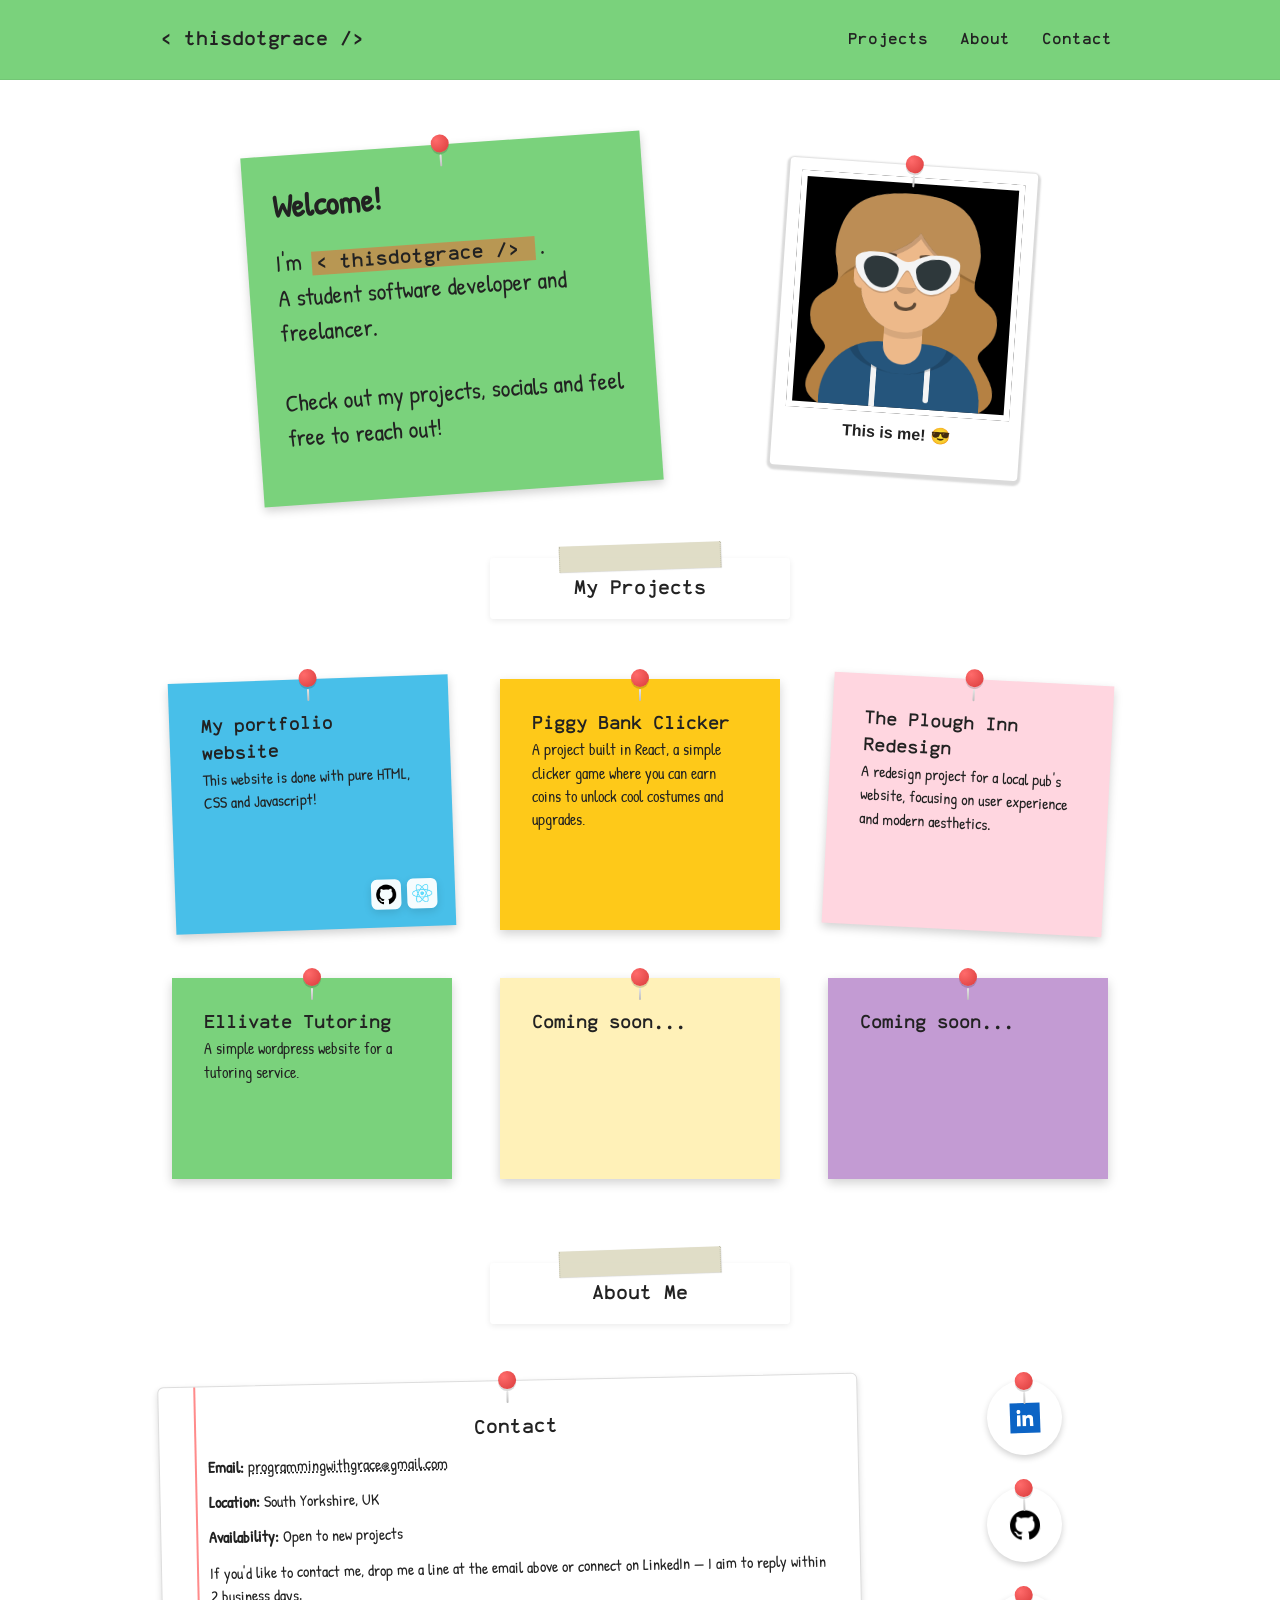
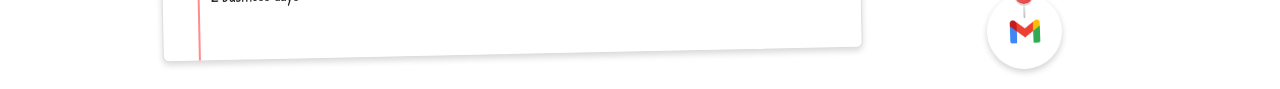
==== index.html @ 6f692f5e "Initial setup of static portfolio website" ====
<!DOCTYPE html>
<html lang="en">

<head>
    <meta charset="UTF-8">
    <meta name="viewport" content="width=device-width, initial-scale=1.0">
    <link rel="stylesheet" href="style.css">
    <title>Document</title>
</head>

<body>
    <header class="site-header">
        <div class="container header-inner">
            <a class="logo" href="#">
                < thisdotgrace />
            </a>
            <button class="nav-toggle" aria-controls="primary-nav" aria-expanded="false" aria-label="Toggle navigation">
                <span class="hamburger"></span>
            </button>
            <nav id="primary-nav" class="main-nav" aria-label="Primary">
                <ul>
                    <li><a href="#projects">Projects</a></li>
                    <li><a href="#about">About</a></li>
                    <li><a href="#contact">Contact</a></li>
                </ul>
            </nav>
        </div>
    </header>

    <main>

        <div class="hero">
            <div class="post-it-note note note-green" style="--note-rot:-4deg; --note-h: 350px;">
                <div class="pin" aria-hidden="true">
                    <span class="pin-head"></span>
                    <span class="pin-stem"></span>
                </div>
                <div class="hero-content">
                    <h1> Welcome! </h1>
                    <p> I'm <strong>
                            < thisdotgrace />
                        </strong>.
                        <br>
                        A student software developer and freelancer.
                        <br><br>
                        Check out my projects, socials and feel free to reach out!
                    </p>
                </div>

            </div>


            <figure class="polaroid">
                <!-- single pin centered on the polaroid -->
                <div class="pin" aria-hidden="true">
                    <span class="pin-head"></span>
                    <span class="pin-stem"></span>
                </div>
                <img class="polaroid-img" src="assets/avatar.png" alt="Polaroid Picture" />
                <figcaption>This is me! 😎</figcaption>
            </figure>
        </div>

        <div class="title-container">
            <h2 id="projects" class="note-title note-title-taped">My Projects</h2>
        </div>

        <!-- Responsive notes grid -->
        <section class="notes-grid container" aria-label="Notes">
            <div class="grid">
                <article class="post-it-note note note-blue" style="--note-rot:-2deg;">
                    <div class="pin" aria-hidden="true"><span class="pin-head"></span><span class="pin-stem"></span>
                    </div>
                    <h3>My portfolio website</h3>
                    <p>This website is done with pure HTML, CSS and Javascript! </p>
                        <div class="note-stickers" aria-hidden="false">
                            <a class="sticker" href="https://github.com/" target="_blank" rel="noopener" aria-label="View on GitHub">
                                <img src="assets/github-icon.png" alt="Github Icon" style="width: 20px">
                            </a>
                            <a class="sticker sticker--small" href="https://reactjs.org/" target="_blank" rel="noopener" aria-label="React">
                                <img src="assets/react.png" alt="React Logo" style="width: 20px" />
                            </a>
                        </div>
                </article>
                <article class="post-it-note note note-gold">
                    <div class="pin" aria-hidden="true"><span class="pin-head"></span><span class="pin-stem"></span>
                    </div>
                    <h3 class="">Piggy Bank Clicker</h3>
                    <p>A project built in React, a simple clicker game where you can earn coins to unlock cool costumes and upgrades.</p>
                </article>
                <article class="post-it-note note note-pink" style="--note-rot:3deg">
                    <div class="pin" aria-hidden="true"><span class="pin-head"></span><span class="pin-stem"></span>
                    </div>
                    <h3>The Plough Inn Redesign</h3>
                    <p>A redesign project for a local pub's website, focusing on user experience and modern aesthetics.</p>
                </article>
                <article class="post-it-note note note-green">
                    <div class="pin" aria-hidden="true"><span class="pin-head"></span><span class="pin-stem"></span>
                    </div>
                    <h3>Ellivate Tutoring</h3>
                    <p>A simple wordpress website for a tutoring service.</p>
                </article>
                <article class="post-it-note note note-greenyellow">
                    <div class="pin" aria-hidden="true"><span class="pin-head"></span><span class="pin-stem"></span>
                    </div>
                    <h3>Coming soon...</h3>
                </article>
                <article class="post-it-note note note-purple">
                    <div class="pin" aria-hidden="true"><span class="pin-head"></span><span class="pin-stem"></span>
                    </div>
                    <h3>Coming soon...</h3>
                </article>
            </div>
        </section>

        <section class="notebook-page">

        </section>

    </main>

    <div class="title-container">
        <h2 id="about" class="note-title note-title-taped">About Me</h2>
    </div>


    <section id="contact" class="contact-section container" aria-label="Contact">
        <div class="notebook-sheet">
            <div class="pin" aria-hidden="true">
                <span class="pin-head"></span>
                <span class="pin-stem"></span>
            </div>

            <h2 class="note-title">Contact</h2>
            <div class="notebook-lines">
                <p class="contact-item"><strong>Email:</strong>
                    <a href="mailto:programmingwithgrace@gmail.com">programmingwithgrace@gmail.com</a>
                </p>
                <p class="contact-item"><strong>Location:</strong> South Yorkshire, UK</p>
                <p class="contact-item"><strong>Availability:</strong> Open to new projects </p>

                <p class="contact-note">
                    If you'd like to contact me, drop me a line at the email above
                    or connect on LinkedIn — I aim to reply within 2 business days.
                </p>
            </div>
        </div>

        <aside class="social-column" aria-label="Social links">
            <a class="pinned-icon" href="https://www.linkedin.com/" target="_blank" rel="noopener"
                aria-label="LinkedIn">
                <div class="pin"><span class="pin-head"></span><span class="pin-stem"></span></div>
                <img class="icon linkedin-icon" src="assets/linkedin-icon.png" style="width: 30px;" alt="LinkedIn Logo">
            </a>
            <a class="pinned-icon" href="https://github.com/thisdotgrace" target="_blank" rel="noopener" aria-label="GitHub">
                <div class="pin"><span class="pin-head"></span><span class="pin-stem"></span></div>
                <img class="icon github-icon" src="assets/github-icon.png" style="width: 30px;" alt="GitHub Logo">
            </a>
            <a class="pinned-icon" href="mailto:hello@yourdomain.com" aria-label="Email">
                <div class="pin"><span class="pin-head"></span><span class="pin-stem"></span></div>
                <img class="icon email-icon" src="assets/gmail.png" style="width: 30px;" alt="Email Logo">
            </a>
        </aside>
    </section>


    <script>
        (function () {
            const btn = document.querySelector('.nav-toggle');
            const nav = document.getElementById('primary-nav');
            if (!btn || !nav) return;
            btn.addEventListener('click', () => {
                const isOpen = nav.classList.toggle('open');
                btn.setAttribute('aria-expanded', String(isOpen));
            });
        })();
    </script>

</body>

</html>
---- style.css ----
/* -----------------------------------------------------
   RESET & BASE
----------------------------------------------------- */
* {
  box-sizing: border-box;
  margin: 0;
  padding: 0;
}

html, body {
  height: 100%;
}

body {
  font-family: 'PatrickHand', sans-serif;
  line-height: 1.45;
  color: #222;
  background: url('assets/corkboard.jpg') center/cover no-repeat fixed;
}

h3 {
  font-family: 'AnkaCoderRegular', sans-serif;
}

/* -----------------------------------------------------
   FONTS
----------------------------------------------------- */
@font-face {
  font-family: 'AnkaCoderRegular';
  src: url('assets/fonts/AnkaCoder-b.ttf');
}

@font-face {
  font-family: 'PatrickHand';
  src: url('assets/fonts/PatrickHand-Regular.ttf');
}

/* -----------------------------------------------------
   ROOT VARIABLES
----------------------------------------------------- */
:root {
  /* Colour palette */
  --note-yellow: #fff1b8;
  --note-blue: #48bfe9;
  --note-orange: #ff8b3e;
  --note-green: #7ad27c;
  --note-gold: #fec919;
  --tape-gray: #dbd8be;
  --tape-edge-gray: #b7b49d;

  /* Note defaults */
  --note-w-default: 220px;
  --note-h-default: auto;
  --note-rot-default: 0deg;

  /* Pins & Polaroid */
  --pin-head-gradient: radial-gradient(circle at 30% 30%, #ff6b6b, #d93b3b);
  --polaroid-border: #fff;
  --polaroid-shadow: #dadada;
}

/* -----------------------------------------------------
   LAYOUT CONTAINERS
----------------------------------------------------- */
.container {
  max-width: 1000px;
  margin: 0 auto;
  padding: 0.75rem;
}

/* -----------------------------------------------------
   HEADER & NAVIGATION
----------------------------------------------------- */
.site-header {
  background-color: #7ad27c;
  border-bottom: 1px solid rgba(0, 0, 0, 0.06);
  font-family: 'AnkaCoderRegular';
}

.header-inner {
  display: grid;
  grid-template-columns: 1fr auto;
  grid-template-rows: auto auto;
  grid-template-areas:
    "logo navtoggle"
    "nav nav";
  gap: 0.4rem 0.75rem;
  align-items: center;
  padding: 0.5rem 0;
}

.logo {
  grid-area: logo;
  font-size: 1rem;
  font-weight: 700;
  text-decoration: none;
  color: inherit;
}

/* Hamburger button (shown on mobile) */
.nav-toggle {
  grid-area: navtoggle;
  display: inline-block;
  background: transparent;
  border: 0;
  padding: 0.25rem;
  cursor: pointer;
  justify-self: end;
}

.nav-toggle:focus {
  outline: 2px solid rgba(0,0,0,0.12);
  border-radius: 4px;
}

.hamburger,
.hamburger::before,
.hamburger::after {
  width: 26px;
  height: 2px;
  background: #222;
  content: '';
  display: block;
  position: relative;
}

.hamburger::before { position: absolute; top: -7px; }
.hamburger::after  { position: absolute; top: 7px; }

/* Nav (hidden by default on mobile) */
#primary-nav {
  grid-area: nav;
  display: none;
  width: 100%;
}

#primary-nav.open { display: block; }

.main-nav ul {
  list-style: none;
  display: flex;
  flex-direction: column;
  align-items: center;
  gap: 0.5rem;
  padding: 0.5rem 0;
}

.main-nav a {
  text-decoration: none;
  color: inherit;
  padding: 0.25rem 0.5rem;
  border-radius: 4px;
}

.main-nav a:hover,
.main-nav a:focus {
  background: rgba(255,255,255,0.2);
}

/* -----------------------------------------------------
   HERO SECTION
----------------------------------------------------- */
.hero {
  display: flex;
  flex-direction: column;
  align-items: center;
  gap: 1.25rem;
  padding-top: 1.5rem;
  text-align: center;
}

.hero p {
  font-size: 1.05rem;
  margin: 1rem 0;
}

.hero strong {
  font-family: 'AnkaCoderRegular';
  font-size: 1.25rem;
  font-weight: bold;
  background-color: rgba(228, 110, 55, 0.584);
  margin: 0.25rem;
  padding: 0 0.25rem;
}

.hero-content {
  margin: 1rem;
}

/* -----------------------------------------------------
   POST-IT NOTES
----------------------------------------------------- */
.post-it-note {
  --note-bg: var(--note-yellow);
  --note-w: var(--note-w-default);
  --note-h: var(--note-h-default);
  --note-rot: var(--note-rot-default);

  position: relative;
  padding: 0.75rem;
  background-color: var(--note-bg);
  box-shadow: 0 4px 10px rgba(0,0,0,0.18);
  transform: rotate(var(--note-rot));
  width: var(--note-w);
  height: var(--note-h);
  transition: transform 220ms ease, box-shadow 220ms ease;
}

/* Pin */
.pin {
  position: absolute;
  left: 50%;
  top: -10px;
  transform: translateX(-50%);
  display: flex;
  align-items: center;
  flex-direction: column;
  pointer-events: none;
}

.pin-head {
  width: 18px;
  height: 18px;
  background: var(--pin-head-gradient);
  border-radius: 50%;
  box-shadow: 0 2px 0 rgba(0,0,0,0.15);
}

.pin-stem {
  width: 2px;
  height: 12px;
  background: linear-gradient(#e6e6e6, #bdbdbd);
  margin-top: 2px;
  border-radius: 1px;
}

/* -----------------------------------------------------
   POLAROID
----------------------------------------------------- */
.polaroid {
  position: relative;
  background-color: var(--polaroid-border);
  padding: 0.75rem 0.75rem 1.75rem;
  display: block;
  margin: 0 auto;
  box-shadow: 0 2px 2px 3px var(--polaroid-shadow);
  border-radius: 4px;
  transform: rotate(3deg);
  z-index: 2;
}

.polaroid > .pin {
  top: -10px;
}

.polaroid-img {
  width: 4.5rem;
  display: block;
  object-fit: cover;
  border: 6px solid #fff;
  background-color: black;
}

.polaroid figcaption {
  margin-top: 0.5rem;
  color: #222;
  text-align: center;
  font-weight: 600;
  font-family: sans-serif;
}

/* -----------------------------------------------------
   NOTES GRID
----------------------------------------------------- */
.note-title {
  font-family: 'AnkaCoderRegular', sans-serif;
  font-size: 1.25rem;
  margin-bottom: 0.5rem;
  text-align: center;
}

.title-container {
  text-align: center;
  padding-top: 4rem;
}

.note-title-taped {
  display: inline-block;
  background: rgba(255,255,255,0.9);
  padding: 1rem 0.9rem;
  width: 300px;
  border-radius: 4px;
  position: relative;
  box-shadow: 0 2px 6px rgba(0,0,0,0.08);
}

.note-title-taped::before {
  /* a strip of tape above the title */
  content: "";
  display: block;
  width: 160px;
  height: 26px;
  background-color: var(--tape-gray);
  border-left: 1px dotted var(--tape-edge-gray);
  border-right: 1px dotted var(--tape-edge-gray);
  opacity: 0.85;
  position: absolute;
  left: 50%;
  top: -14px;
  transform: translateX(-50%) rotate(-2deg);
  box-shadow: 0.5px 0.5px 1px rgba(0,0,0,0.18);
}

.grid {
    height: 500px;
}

.notes-grid .grid {
  display: grid;
  grid-template-columns: 1fr;
  gap: 3rem;
  align-items: start;
  margin-top: 2rem;
  padding: 0 0.75rem;
}

.notes-grid .post-it-note.note {
  width: 100%;
  height: 100%;
  padding: 2rem;
}

/* small sticker badges that sit in the bottom-right of a note */
.note-stickers {
  position: absolute;
  right: 8px;
  bottom: 8px;
  display: flex;
  gap: 6px;
  align-items: center;
  z-index: 4; /* above note content but below any pins */
  padding: 10px;
}

.note-stickers .sticker {
  width: 30px;
  height: 30px;
  display: inline-flex;
  align-items: center;
  justify-content: center;
  background: rgba(255,255,255,0.95);
  border-radius: 6px;
  box-shadow: 0 3px 8px rgba(0,0,0,0.12);
  text-decoration: none;
  color: #222;
  transition: transform 140ms ease, box-shadow 140ms ease;
}

.note-stickers .sticker:hover,
.note-stickers .sticker:focus {
  transform: translateY(-3px);
  box-shadow: 0 8px 18px rgba(0,0,0,0.18);
}


/* -----------------------------------------------------
   CONTACT SECTION AND PINNED ICONS
----------------------------------------------------- */

/* CONTACT SECTION LAYOUT */
.contact-section {
  display: grid;
  grid-template-columns: 1fr; /* stack on mobile */
  margin-top: 4rem;
  align-items: center;
}

/* The "paper" look for notebook */
.notebook-sheet {
  position: relative;
  background: #fff url('assets/lined-paper-bg.png') repeat-y;
  background-size: contain;
  border: 1px solid #ddd;
  box-shadow: 0 3px 6px rgba(0,0,0,0.15);
  padding: 2rem 2rem 2.5rem 3rem;
  border-radius: 6px;
  max-width: 700px;
  transform: rotate(-1.2deg);
}

.notebook-sheet::before {
  /* vertical red margin line */
  content: '';
  position: absolute;
  left: 2.2rem;
  top: 0;
  bottom: 0;
  width: 2px;
  background: rgba(255, 90, 90, 0.7);
}

.notebook-lines p {
  margin-bottom: 0.75rem;
}

.contact-item a {
  color: #222;
  text-decoration: underline dotted;
}

.note-subtitle {
  margin-top: 1rem;
  font-family: 'AnkaCoderRegular', sans-serif;
  font-size: 1.15rem;
}

.social-column {
  display: flex;
  flex-direction: row;
  justify-content: center;
  align-items: center;
  flex-wrap: wrap;
  gap: 2rem;
  margin-top: 2rem;
}

.pinned-icon {
  position: relative;
  display: inline-flex;
  justify-content: center;
  align-items: center;
  width: 75px;
  height: 75px;
  background: #fff;
  border-radius: 50%;
  box-shadow: 0 3px 6px rgba(0,0,0,0.18);
  text-decoration: none;
  color: #222;
  transform: rotate(0deg);
  transition: transform 0.15s ease;
}

.pinned-icon:hover {
  transform: rotate(3deg) scale(1.05);
}

.pinned-icon .pin {
  position: absolute;
  top: -8px;
  left: 50%;
  transform: translateX(-50%);
}

/* -----------------------------------------------------
   UTILITY NOTE COLORS
----------------------------------------------------- */
.note-yellow { --note-bg: var(--note-yellow); }
.note-pink   { --note-bg: #ffd6e0; }
.note-blue   { --note-bg: var(--note-blue); }
.note-green  { --note-bg: var(--note-green); }
.note-orange { --note-bg: #f09c00; }
.note-gold   { --note-bg: var(--note-gold); }
.note-purple { --note-bg: #c39bd3; }

.note-rot-1left  { --note-rot: -2deg; }
.note-rot-2left  { --note-rot: -4deg; }

/* -----------------------------------------------------
   MEDIA QUERIES (progressive enhancement)
----------------------------------------------------- */

/* Tablet (≥480px) */
@media (min-width: 480px) {
  :root {
    --note-w-default: 300px;
  }

  .hero {
    gap: 2rem;
    padding-top: 2.5rem;
  }

  .hero p { font-size: 1.25rem; }

  .polaroid-img { width: 12rem; }

  .notes-grid .grid {
    grid-template-columns: repeat(2, 1fr);
  }

}

/* Desktop (≥700px) */
@media (min-width: 700px) {
  :root {
    --note-w-default: 400px;
  }

  .container {
    max-width: 1000px;
    margin: 0 auto;
    padding: 1.25rem;
  }

    /* Header: logo left, nav right */
  .header-inner {
    display: flex;
    align-items: center;
    justify-content: space-between;
  }

  .nav-toggle { display: none; }
  #primary-nav { display: block; }

  .main-nav ul {
    flex-direction: row;
    gap: 1rem;
    justify-content: flex-end;
  }

  .logo {
    flex-shrink: 0;
    font-size: 1.25rem;
  }

  .hero {
    width: 100%;
    max-width: 1000px;    /* same as .container for consistent centering */
    margin: 0 auto;       /* center the hero group on the page */
    display: flex;
    flex-direction: row;
    align-items: center;
    justify-content: center; /* center children horizontally inside the hero */
    gap: 8rem;
    padding-top: 4rem;
    text-align: left;
    flex-wrap: nowrap;    /* don't let items wrap/stack */
    }

  .hero > * {
    flex: 0 0 auto;
    margin: 0;
}
  
  .hero p { font-size: 1.5rem; }


  .polaroid {
    transform: rotate(4deg);
    display: inline-block;
  }

  .polaroid-img { width: 14rem; }

  .notes-grid .grid {
    grid-template-columns: repeat(3, 1fr);
  }

  .contact-section {
    padding-top: 3rem;
    grid-template-columns: 80% 20%;
    align-items: start;
  }

  .social-column {
    flex-direction: column;
    justify-content: flex-start;
    align-items: center;
    gap: 2rem;
    margin-top: 0;
  }

  .pinned-icon {
    transform: rotate(-2deg);
  }
  
}
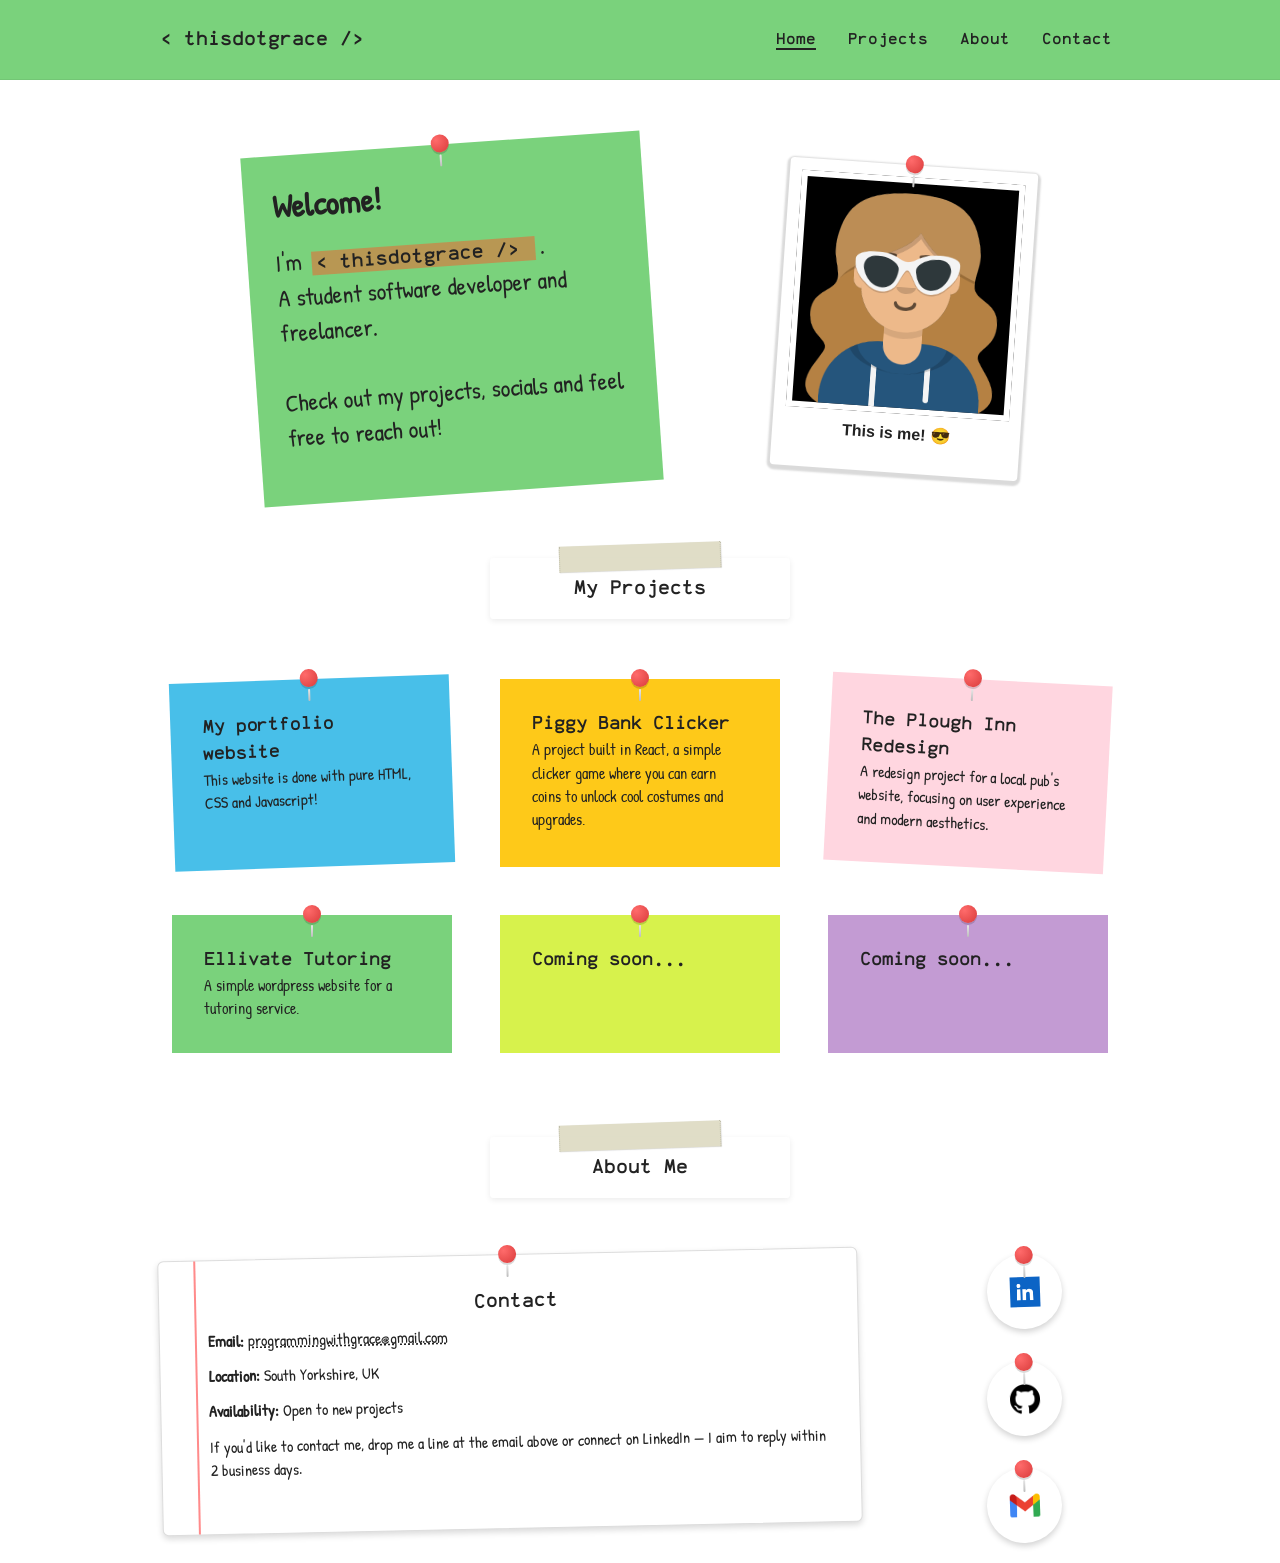
==== commit 2986bc47: "Added new pages, improved graphics, improved styling with richer details and project modals" ====
--- a/index.html
+++ b/index.html
@@ -8,10 +8,10 @@
     <title>Document</title>
 </head>
 
-<body>
+<body class="page-home">
     <header class="site-header">
         <div class="container header-inner">
-            <a class="logo" href="#">
+            <a class="logo" href="index.html">
                 < thisdotgrace />
             </a>
             <button class="nav-toggle" aria-controls="primary-nav" aria-expanded="false" aria-label="Toggle navigation">
@@ -19,9 +19,10 @@
             </button>
             <nav id="primary-nav" class="main-nav" aria-label="Primary">
                 <ul>
-                    <li><a href="#projects">Projects</a></li>
-                    <li><a href="#about">About</a></li>
-                    <li><a href="#contact">Contact</a></li>
+                    <li><a class="active" href="index.html" aria-current="page">Home</a></li>
+                    <li><a href="projects.html">Projects</a></li>
+                    <li><a href="about.html">About</a></li>
+                    <li><a href="index.html#contact">Contact</a></li>
                 </ul>
             </nav>
         </div>
@@ -56,7 +57,8 @@
                     <span class="pin-head"></span>
                     <span class="pin-stem"></span>
                 </div>
-                <img class="polaroid-img" src="assets/avatar.png" alt="Polaroid Picture" />
+                <img class="polaroid-img" src="assets/avatar.png" alt="Polaroid Picture" draggable="false"
+                    data-images="assets/avatar.png,assets/avatar-alt1.png,assets/avatar-alt2.png" />
                 <figcaption>This is me! 😎</figcaption>
             </figure>
         </div>
@@ -73,14 +75,6 @@
                     </div>
                     <h3>My portfolio website</h3>
                     <p>This website is done with pure HTML, CSS and Javascript! </p>
-                        <div class="note-stickers" aria-hidden="false">
-                            <a class="sticker" href="https://github.com/" target="_blank" rel="noopener" aria-label="View on GitHub">
-                                <img src="assets/github-icon.png" alt="Github Icon" style="width: 20px">
-                            </a>
-                            <a class="sticker sticker--small" href="https://reactjs.org/" target="_blank" rel="noopener" aria-label="React">
-                                <img src="assets/react.png" alt="React Logo" style="width: 20px" />
-                            </a>
-                        </div>
                 </article>
                 <article class="post-it-note note note-gold">
                     <div class="pin" aria-hidden="true"><span class="pin-head"></span><span class="pin-stem"></span>
@@ -163,18 +157,24 @@
         </aside>
     </section>
 
+    <!-- Project note modal: colour is set to match the clicked note via JS -->
+    <div class="note-modal-overlay" id="noteModalOverlay">
+        <div class="note-modal" id="noteModal" role="dialog" aria-modal="true" aria-labelledby="noteModalTitle">
+            <div class="modal-pin-slot" id="modalPinSlot">
+                <div class="pin modal-pin" aria-hidden="true">
+                    <span class="pin-head"></span>
+                    <span class="pin-stem"></span>
+                </div>
+            </div>
+            <button class="modal-close" id="modalClose" type="button" aria-label="Close">&times;</button>
+            <div class="modal-content">
+                <img class="modal-preview" id="modalPreview" src="assets/backgrounds/projects.png" alt="">
+                <div class="modal-body" id="modalBody"></div>
+            </div>
+        </div>
+    </div>
 
-    <script>
-        (function () {
-            const btn = document.querySelector('.nav-toggle');
-            const nav = document.getElementById('primary-nav');
-            if (!btn || !nav) return;
-            btn.addEventListener('click', () => {
-                const isOpen = nav.classList.toggle('open');
-                btn.setAttribute('aria-expanded', String(isOpen));
-            });
-        })();
-    </script>
+    <script src="script.js" defer></script>
 
 </body>
 
--- a/style.css
+++ b/style.css
@@ -15,7 +15,27 @@
   font-family: 'PatrickHand', sans-serif;
   line-height: 1.45;
   color: #222;
-  background: url('assets/corkboard.jpg') center/cover no-repeat fixed;
+  background: url('assets/background.png') center/cover no-repeat fixed;
+  cursor: url('assets/cursor.png') 8 8, auto;
+}
+
+body.page-home {
+  background-image: url('assets/backgrounds/home.png');
+}
+
+body.page-projects {
+  background-image: url('assets/backgrounds/projects.png');
+}
+
+body.page-about {
+  background-image: url('assets/backgrounds/about.png');
+}
+
+a:hover,
+a:focus-visible,
+button:hover,
+button:focus-visible {
+  cursor: url('assets/click.png') 8 8, pointer;
 }
 
 h3 {
@@ -104,8 +124,13 @@
   background: transparent;
   border: 0;
   padding: 0.25rem;
-  cursor: pointer;
+  cursor: url('assets/cursor.png') 8 8, pointer;
   justify-self: end;
+}
+
+.nav-toggle:hover,
+.nav-toggle:focus-visible {
+  cursor: url('assets/click.png') 8 8, pointer;
 }
 
 .nav-toggle:focus {
@@ -157,6 +182,13 @@
   background: rgba(255,255,255,0.2);
 }
 
+.main-nav a.active,
+.main-nav a[aria-current="page"] {
+  text-decoration: underline;
+  text-decoration-thickness: 2px;
+  text-underline-offset: 4px;
+}
+
 /* -----------------------------------------------------
    HERO SECTION
 ----------------------------------------------------- */
@@ -198,12 +230,68 @@
 
   position: relative;
   padding: 0.75rem;
-  background-color: var(--note-bg);
-  box-shadow: 0 4px 10px rgba(0,0,0,0.18);
+  background-color: transparent;
   transform: rotate(var(--note-rot));
   width: var(--note-w);
   height: var(--note-h);
-  transition: transform 220ms ease, box-shadow 220ms ease;
+  transition: transform 220ms ease;
+}
+
+.post-it-note::before {
+  content: "";
+  position: absolute;
+  inset: 0;
+  z-index: -1;
+  background-color: var(--note-bg);
+  pointer-events: none;
+  transition: clip-path 260ms ease;
+}
+
+.post-it-note > .pin {
+  z-index: 2;
+}
+
+/* Clickable project notes: peeling corner on hover/focus */
+.notes-grid .post-it-note {
+  cursor: url('assets/cursor.png') 8 8, pointer;
+}
+
+.notes-grid .post-it-note:hover,
+.notes-grid .post-it-note:focus-visible {
+  cursor: url('assets/click.png') 8 8, pointer;
+}
+
+.notes-grid .post-it-note::after {
+  content: "";
+  position: absolute;
+  right: 0;
+  bottom: 0;
+  width: 36px;
+  height: 36px;
+  transform: rotate(0deg) scale(1);
+  transition: transform 260ms ease, box-shadow 260ms ease;
+  pointer-events: none;
+  border-radius: 0 0 3px 0;
+}
+
+.notes-grid .post-it-note:hover::before,
+.notes-grid .post-it-note:focus-visible::before {
+  clip-path: polygon(0 0, 100% 0, 100% calc(100% - 48px), calc(100% - 48px) 100%, 0 100%);
+}
+
+.notes-grid .post-it-note:hover::after,
+.notes-grid .post-it-note:focus-visible::after {
+  transform: rotate(-14deg) scale(1.3) translate(-3px, -3px);
+  box-shadow: -6px -6px 10px rgba(0,0,0,0.2);
+}
+
+.notes-grid .post-it-note:focus-visible {
+  outline: 2px solid rgba(0, 0, 0, 0.4);
+  outline-offset: 4px;
+}
+
+.notes-grid .post-it-note .pin {
+  transition: opacity 160ms ease;
 }
 
 /* Pin */
@@ -247,10 +335,22 @@
   border-radius: 4px;
   transform: rotate(3deg);
   z-index: 2;
+  cursor: url('assets/click.png') 8 8, grab;
+  touch-action: none;
+  user-select: none;
+}
+
+.polaroid:active {
+  cursor: url('assets/click.png') 8 8, grabbing;
 }
 
 .polaroid > .pin {
   top: -10px;
+  transition: opacity 120ms ease;
+}
+
+.polaroid.shaking > .pin {
+  opacity: 0;
 }
 
 .polaroid-img {
@@ -259,6 +359,32 @@
   object-fit: cover;
   border: 6px solid #fff;
   background-color: black;
+  transition: opacity 160ms ease;
+  -webkit-user-drag: none;
+  pointer-events: none;
+}
+
+.polaroid-img.swapping {
+  opacity: 0;
+}
+
+/* Shake gesture: triggered by rapid clicks or a drag wiggle (see script.js) */
+@keyframes polaroid-shake {
+  0%   { transform: translate(0, 0) rotate(3deg); }
+  10%  { transform: translate(-6px, 2px) rotate(-7deg); }
+  20%  { transform: translate(6px, -2px) rotate(7deg); }
+  30%  { transform: translate(-7px, 3px) rotate(-9deg); }
+  40%  { transform: translate(7px, -3px) rotate(9deg); }
+  50%  { transform: translate(-6px, 2px) rotate(-7deg); }
+  60%  { transform: translate(6px, -2px) rotate(7deg); }
+  70%  { transform: translate(-4px, 1px) rotate(-5deg); }
+  80%  { transform: translate(4px, -1px) rotate(5deg); }
+  90%  { transform: translate(-2px, 0) rotate(-2deg); }
+  100% { transform: translate(0, 0) rotate(3deg); }
+}
+
+.polaroid.shaking {
+  animation: polaroid-shake 650ms ease;
 }
 
 .polaroid figcaption {
@@ -318,6 +444,7 @@
 .notes-grid .grid {
   display: grid;
   grid-template-columns: 1fr;
+  height: auto;
   gap: 3rem;
   align-items: start;
   margin-top: 2rem;
@@ -362,6 +489,162 @@
   box-shadow: 0 8px 18px rgba(0,0,0,0.18);
 }
 
+
+/* -----------------------------------------------------
+   PROJECT NOTE MODAL
+----------------------------------------------------- */
+.note-modal-overlay {
+  position: fixed;
+  inset: 0;
+  display: none;
+  align-items: center;
+  justify-content: center;
+  padding: 1.5rem;
+  background: rgba(20, 15, 10, 0.55);
+  opacity: 0;
+  transition: opacity 240ms ease;
+  z-index: 1000;
+}
+
+.note-modal-overlay.open {
+  display: flex;
+}
+
+.note-modal-overlay.visible {
+  opacity: 1;
+}
+
+.note-modal {
+  --note-bg: var(--note-yellow);
+  position: relative;
+  width: 100%;
+  max-width: 860px;
+  background-color: var(--note-bg);
+  padding: 2.75rem 1.75rem 2rem;
+  border-radius: 3px;
+  box-shadow: 0 25px 50px rgba(0, 0, 0, 0.4), 0 2px 0 rgba(0, 0, 0, 0.08);
+  transform: scale(0.8) rotate(-1deg);
+  opacity: 0;
+  transition: transform 320ms cubic-bezier(.22, .9, .34, 1.25), opacity 220ms ease;
+}
+
+.note-modal-overlay.visible .note-modal {
+  transform: scale(1) rotate(-1deg);
+  opacity: 1;
+}
+
+.note-modal-overlay.closing {
+  opacity: 0;
+}
+
+.note-modal-overlay.closing .note-modal {
+  transform: scale(0.8) rotate(-1deg);
+  opacity: 0;
+}
+
+/* The pin "floats" beside the modal rather than pinning it to a board */
+.modal-pin-slot {
+  position: absolute;
+  top: -50px;
+  left: 50%;
+  width: 18px;
+  height: 32px;
+  margin-left: -9px;
+  z-index: 5;
+  pointer-events: none;
+}
+
+.modal-pin {
+  position: relative;
+  top: auto;
+  left: auto;
+  transform: none;
+}
+
+.modal-close {
+  position: absolute;
+  top: 0.6rem;
+  left: 50%;
+  width: 28px;
+  height: 28px;
+  padding: 0;
+  border: none;
+  border-radius: 50%;
+  background: rgba(0, 0, 0, 0.14);
+  color: #222;
+  font-size: 1.15rem;
+  line-height: 1;
+  transform: translateX(-50%);
+  cursor: url('assets/cursor.png') 8 8, pointer;
+  transition: background 140ms ease, transform 140ms ease;
+}
+
+.modal-close:hover,
+.modal-close:focus-visible {
+  cursor: url('assets/click.png') 8 8, pointer;
+}
+
+.modal-close:hover,
+.modal-close:focus-visible {
+  background: rgba(0, 0, 0, 0.24);
+  transform: translateX(-50%) rotate(90deg);
+}
+
+.modal-content {
+  display: grid;
+  grid-template-columns: minmax(220px, 0.85fr) minmax(0, 1.15fr);
+  gap: 2rem;
+  align-items: start;
+}
+
+.modal-preview {
+  width: 100%;
+  aspect-ratio: 1;
+  object-fit: cover;
+  display: block;
+  border: 3px solid rgba(255, 255, 255, 0.7);
+  border-radius: 3px;
+}
+
+.modal-body h3 {
+  font-family: 'AnkaCoderRegular', sans-serif;
+  font-size: 1.35rem;
+  margin-bottom: 0.65rem;
+}
+
+.modal-body p {
+  font-size: 1.05rem;
+}
+
+/* Re-lay the stickers inline within the modal (they're absolutely
+   positioned when inside a note card) */
+.modal-body .note-stickers {
+  position: static;
+  padding: 0;
+  margin-top: 1.25rem;
+  justify-content: flex-start;
+}
+
+@media (max-width: 600px) {
+  .note-modal {
+    max-height: calc(100vh - 6rem);
+    margin-top: 3rem;
+    overflow: visible;
+    padding: 2.75rem 1.25rem 1.5rem;
+  }
+
+  .modal-content {
+    grid-template-columns: 1fr;
+    gap: 1.25rem;
+    max-height: calc(100vh - 9rem);
+    overflow-y: auto;
+  }
+
+  .modal-preview {
+    max-width: 280px;
+    margin: 0 auto;
+  }
+}
 
 /* -----------------------------------------------------
    CONTACT SECTION AND PINNED ICONS
@@ -461,6 +744,7 @@
 .note-orange { --note-bg: #f09c00; }
 .note-gold   { --note-bg: var(--note-gold); }
 .note-purple { --note-bg: #c39bd3; }
+.note-greenyellow { --note-bg: #d7f24c; }
 
 .note-rot-1left  { --note-rot: -2deg; }
 .note-rot-2left  { --note-rot: -4deg; }
@@ -573,5 +857,4 @@
   .pinned-icon {
     transform: rotate(-2deg);
   }
-  
-}
+}
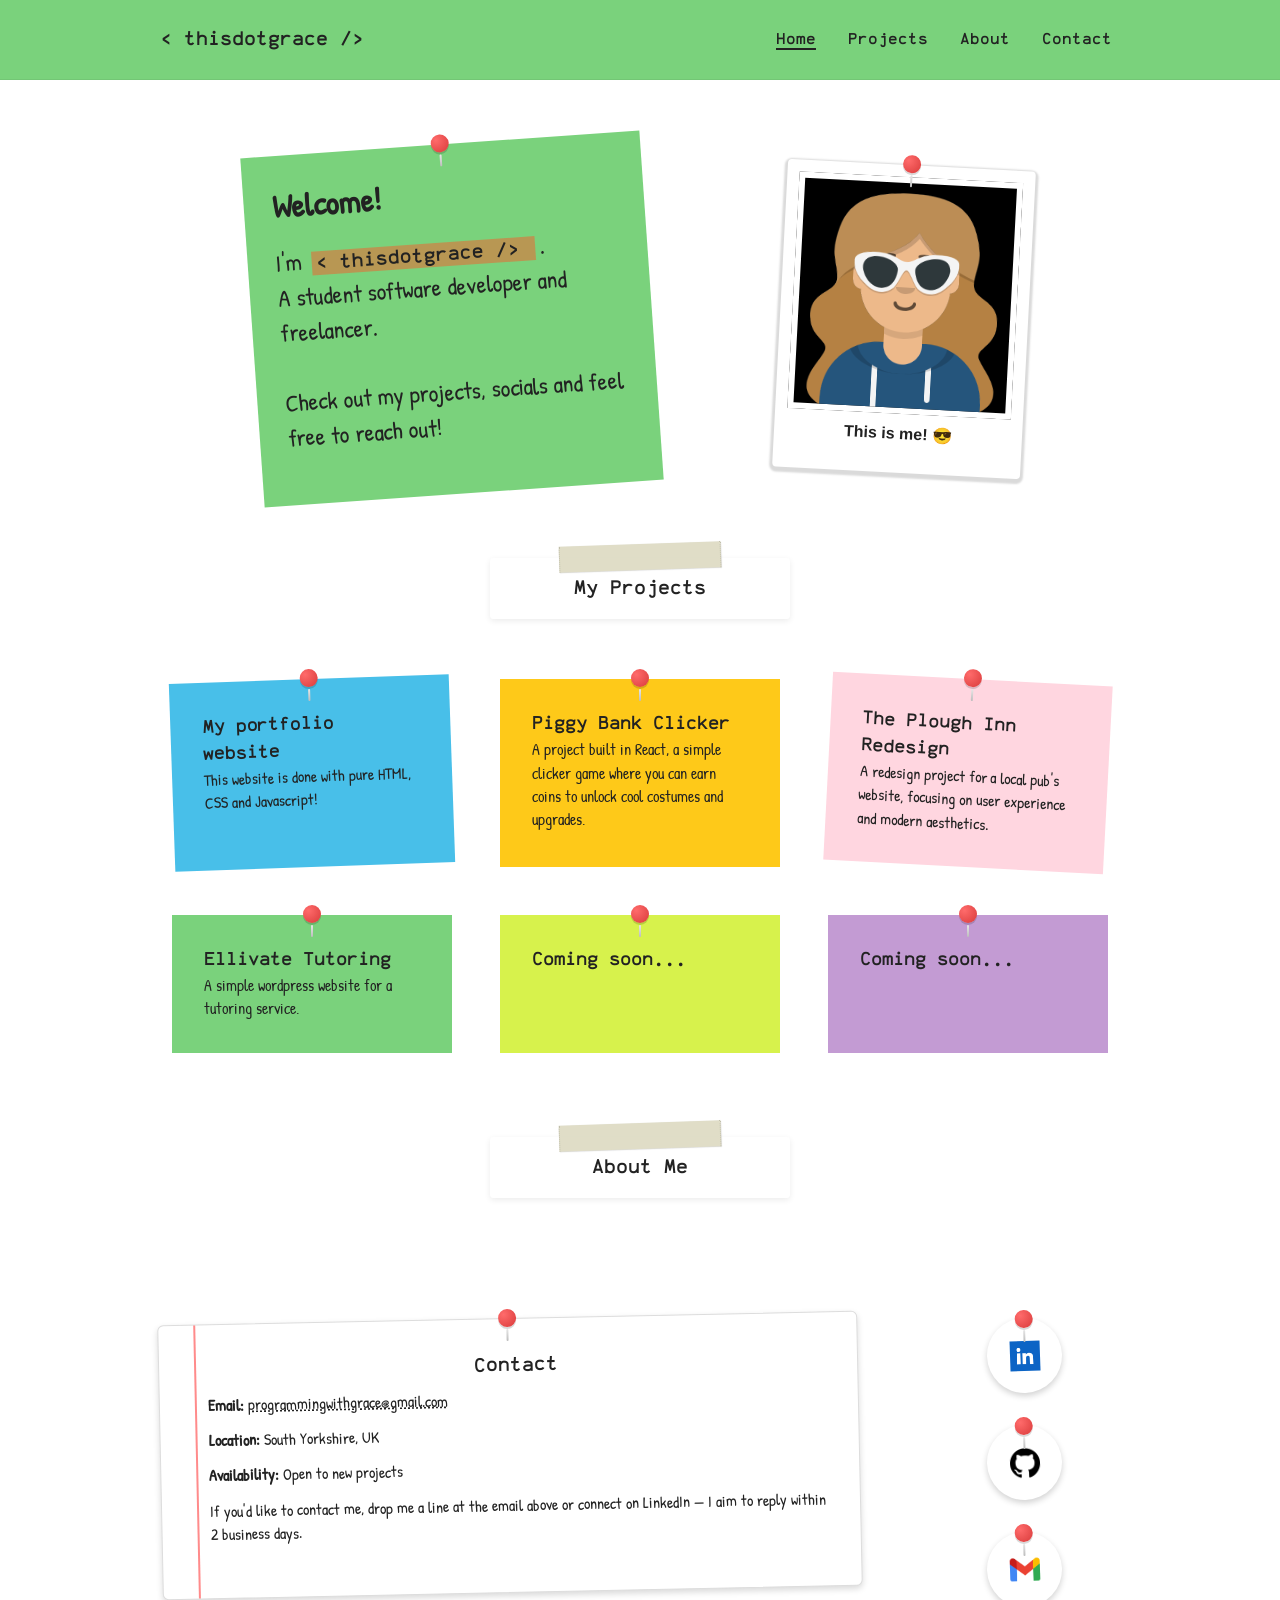
==== commit 11fc429d: "Added CV logic in the about page, restructured repo with segmented styling/scripts" ====
--- a/index.html
+++ b/index.html
@@ -4,7 +4,8 @@
 <head>
     <meta charset="UTF-8">
     <meta name="viewport" content="width=device-width, initial-scale=1.0">
-    <link rel="stylesheet" href="style.css">
+    <link rel="stylesheet" href="css/app.css">
+    <link rel="stylesheet" href="css/home.css">
     <title>Document</title>
 </head>
 
@@ -20,8 +21,8 @@
             <nav id="primary-nav" class="main-nav" aria-label="Primary">
                 <ul>
                     <li><a class="active" href="index.html" aria-current="page">Home</a></li>
-                    <li><a href="projects.html">Projects</a></li>
-                    <li><a href="about.html">About</a></li>
+                    <li><a href="html/projects.html">Projects</a></li>
+                    <li><a href="html/about.html">About</a></li>
                     <li><a href="index.html#contact">Contact</a></li>
                 </ul>
             </nav>
@@ -57,7 +58,7 @@
                     <span class="pin-head"></span>
                     <span class="pin-stem"></span>
                 </div>
-                <img class="polaroid-img" src="assets/avatar.png" alt="Polaroid Picture" draggable="false"
+                    <img class="polaroid-img" src="assets/avatar.png" alt="Polaroid Picture" draggable="false"
                     data-images="assets/avatar.png,assets/avatar-alt1.png,assets/avatar-alt2.png" />
                 <figcaption>This is me! 😎</figcaption>
             </figure>
@@ -174,7 +175,8 @@
         </div>
     </div>
 
-    <script src="script.js" defer></script>
+    <script src="js/app.js" defer></script>
+    <script src="js/home.js" defer></script>
 
 </body>
 
--- a/css/app.css
+++ b/css/app.css
@@ -0,0 +1,318 @@
+/* -----------------------------------------------------
+   SHARED RESET, BASE, FONTS, VARIABLES
+----------------------------------------------------- */
+* {
+  box-sizing: border-box;
+  margin: 0;
+  padding: 0;
+}
+
+html, body { height: 100%; }
+
+body {
+  font-family: 'PatrickHand', sans-serif;
+  line-height: 1.45;
+  color: #222;
+  background: url('../assets/background.png') center/cover no-repeat fixed;
+  cursor: url('../assets/cursor.png') 8 8, auto;
+}
+
+body.page-home { background-image: url('../assets/backgrounds/home.png'); }
+body.page-projects { background-image: url('../assets/backgrounds/projects.png'); }
+body.page-about { background-image: url('../assets/backgrounds/about.png'); }
+
+a:hover,
+a:focus-visible,
+button:hover,
+button:focus-visible {
+  cursor: url('../assets/click.png') 8 8, pointer;
+}
+
+h3 { font-family: 'AnkaCoderRegular', sans-serif; }
+
+@font-face {
+  font-family: 'AnkaCoderRegular';
+  src: url('../assets/fonts/AnkaCoder-b.ttf');
+}
+
+@font-face {
+  font-family: 'PatrickHand';
+  src: url('../assets/fonts/PatrickHand-Regular.ttf');
+}
+
+:root {
+  --note-yellow: #fff1b8;
+  --note-blue: #48bfe9;
+  --note-orange: #ff8b3e;
+  --note-green: #7ad27c;
+  --note-gold: #fec919;
+  --tape-gray: #dbd8be;
+  --tape-edge-gray: #b7b49d;
+  --note-w-default: 220px;
+  --note-h-default: auto;
+  --note-rot-default: 0deg;
+  --pin-head-gradient: radial-gradient(circle at 30% 30%, #ff6b6b, #d93b3b);
+  --polaroid-border: #fff;
+  --polaroid-shadow: #dadada;
+}
+
+.container {
+  max-width: 1000px;
+  margin: 0 auto;
+  padding: 0.75rem;
+}
+
+/* -----------------------------------------------------
+   SHARED HEADER AND NAVIGATION
+----------------------------------------------------- */
+.site-header {
+  background-color: #7ad27c;
+  border-bottom: 1px solid rgba(0, 0, 0, 0.06);
+  font-family: 'AnkaCoderRegular';
+}
+
+.header-inner {
+  display: grid;
+  grid-template-columns: 1fr auto;
+  grid-template-rows: auto auto;
+  grid-template-areas: "logo navtoggle" "nav nav";
+  gap: 0.4rem 0.75rem;
+  align-items: center;
+  padding: 0.5rem 0;
+}
+
+.logo {
+  grid-area: logo;
+  font-size: 1rem;
+  font-weight: 700;
+  text-decoration: none;
+  color: inherit;
+}
+
+.nav-toggle {
+  grid-area: navtoggle;
+  display: inline-block;
+  background: transparent;
+  border: 0;
+  padding: 0.25rem;
+  cursor: url('../assets/cursor.png') 8 8, pointer;
+  justify-self: end;
+}
+
+.nav-toggle:focus { outline: 2px solid rgba(0,0,0,0.12); border-radius: 4px; }
+
+.hamburger,
+.hamburger::before,
+.hamburger::after {
+  width: 26px;
+  height: 2px;
+  background: #222;
+  content: '';
+  display: block;
+  position: relative;
+}
+
+.hamburger::before { position: absolute; top: -7px; }
+.hamburger::after { position: absolute; top: 7px; }
+
+#primary-nav { grid-area: nav; display: none; width: 100%; }
+#primary-nav.open { display: block; }
+
+.main-nav ul {
+  list-style: none;
+  display: flex;
+  flex-direction: column;
+  align-items: center;
+  gap: 0.5rem;
+  padding: 0.5rem 0;
+}
+
+.main-nav a {
+  text-decoration: none;
+  color: inherit;
+  padding: 0.25rem 0.5rem;
+  border-radius: 4px;
+}
+
+.main-nav a:hover,
+.main-nav a:focus { background: rgba(255,255,255,0.2); }
+
+.main-nav a.active,
+.main-nav a[aria-current="page"] {
+  text-decoration: underline;
+  text-decoration-thickness: 2px;
+  text-underline-offset: 4px;
+}
+
+/* -----------------------------------------------------
+   SHARED POST-IT, PIN, AND POLAROID PRIMITIVES
+----------------------------------------------------- */
+.post-it-note {
+  --note-bg: var(--note-yellow);
+  --note-w: var(--note-w-default);
+  --note-h: var(--note-h-default);
+  --note-rot: var(--note-rot-default);
+  position: relative;
+  padding: 0.75rem;
+  background-color: transparent;
+  transform: rotate(var(--note-rot));
+  width: var(--note-w);
+  height: var(--note-h);
+  transition: transform 220ms ease;
+}
+
+.post-it-note::before {
+  content: "";
+  position: absolute;
+  inset: 0;
+  z-index: -1;
+  background-color: var(--note-bg);
+  pointer-events: none;
+  transition: clip-path 260ms ease;
+}
+
+.post-it-note > .pin { z-index: 2; }
+
+.pin {
+  position: absolute;
+  left: 50%;
+  top: -10px;
+  transform: translateX(-50%);
+  display: flex;
+  align-items: center;
+  flex-direction: column;
+  pointer-events: none;
+}
+
+.pin-head {
+  width: 18px;
+  height: 18px;
+  background: var(--pin-head-gradient);
+  border-radius: 50%;
+  box-shadow: 0 2px 0 rgba(0,0,0,0.15);
+}
+
+.pin-stem {
+  width: 2px;
+  height: 12px;
+  background: linear-gradient(#e6e6e6, #bdbdbd);
+  margin-top: 2px;
+  border-radius: 1px;
+}
+
+.polaroid {
+  position: relative;
+  background-color: var(--polaroid-border);
+  padding: 0.75rem 0.75rem 1.75rem;
+  display: block;
+  margin: 0 auto;
+  box-shadow: 0 2px 2px 3px var(--polaroid-shadow);
+  border-radius: 4px;
+  transform: rotate(3deg);
+  z-index: 2;
+  cursor: url('../assets/click.png') 8 8, grab;
+  touch-action: none;
+  user-select: none;
+}
+
+.polaroid:active { cursor: url('../assets/click.png') 8 8, grabbing; }
+.polaroid > .pin { top: -10px; transition: opacity 120ms ease; }
+.polaroid.shaking > .pin { opacity: 0; }
+
+.polaroid-img {
+  width: 4.5rem;
+  display: block;
+  object-fit: cover;
+  border: 6px solid #fff;
+  background-color: black;
+  transition: opacity 160ms ease;
+  -webkit-user-drag: none;
+  pointer-events: none;
+}
+
+.polaroid-img.swapping { opacity: 0; }
+
+@keyframes polaroid-shake {
+  0% { transform: translate(0, 0) rotate(3deg); }
+  10% { transform: translate(-6px, 2px) rotate(-7deg); }
+  20% { transform: translate(6px, -2px) rotate(7deg); }
+  30% { transform: translate(-7px, 3px) rotate(-9deg); }
+  40% { transform: translate(7px, -3px) rotate(9deg); }
+  50% { transform: translate(-6px, 2px) rotate(-7deg); }
+  60% { transform: translate(6px, -2px) rotate(7deg); }
+  70% { transform: translate(-4px, 1px) rotate(-5deg); }
+  80% { transform: translate(4px, -1px) rotate(5deg); }
+  90% { transform: translate(-2px, 0) rotate(-2deg); }
+  100% { transform: translate(0, 0) rotate(3deg); }
+}
+
+.polaroid.shaking { animation: polaroid-shake 650ms ease; }
+
+.polaroid figcaption {
+  margin-top: 0.5rem;
+  color: #222;
+  text-align: center;
+  font-weight: 600;
+  font-family: sans-serif;
+}
+
+.notebook-sheet {
+  position: relative;
+  background: #fff url('../assets/lined-paper-bg.png') repeat-y;
+  background-size: contain;
+  border: 1px solid #ddd;
+  box-shadow: 0 3px 6px rgba(0,0,0,0.15);
+  padding: 2rem 2rem 2.5rem 3rem;
+  border-radius: 6px;
+  max-width: 700px;
+  transform: rotate(-1.2deg);
+}
+
+.notebook-sheet::before {
+  content: '';
+  position: absolute;
+  left: 2.2rem;
+  top: 0;
+  bottom: 0;
+  width: 2px;
+  background: rgba(255, 90, 90, 0.7);
+}
+
+.notebook-lines p { margin-bottom: 0.75rem; }
+
+/* -----------------------------------------------------
+   SHARED NOTE COLORS AND RESPONSIVE BASE
+----------------------------------------------------- */
+.note-yellow { --note-bg: var(--note-yellow); }
+.note-pink { --note-bg: #ffd6e0; }
+.note-blue { --note-bg: var(--note-blue); }
+.note-green { --note-bg: var(--note-green); }
+.note-orange { --note-bg: #f09c00; }
+.note-gold { --note-bg: var(--note-gold); }
+.note-purple { --note-bg: #c39bd3; }
+.note-greenyellow { --note-bg: #d7f24c; }
+.note-rot-1left { --note-rot: -2deg; }
+.note-rot-2left { --note-rot: -4deg; }
+
+@media (min-width: 480px) {
+  :root { --note-w-default: 300px; }
+  .polaroid-img { width: 12rem; }
+}
+
+@media (min-width: 700px) {
+  :root { --note-w-default: 400px; }
+
+  .container {
+    max-width: 1000px;
+    margin: 0 auto;
+    padding: 1.25rem;
+  }
+
+  .header-inner { display: flex; align-items: center; justify-content: space-between; }
+  .nav-toggle { display: none; }
+  #primary-nav { display: block; }
+  .main-nav ul { flex-direction: row; gap: 1rem; justify-content: flex-end; }
+  .logo { flex-shrink: 0; font-size: 1.25rem; }
+  .polaroid { display: inline-block; }
+  .polaroid-img { width: 14rem; }
+}
--- a/css/home.css
+++ b/css/home.css
@@ -0,0 +1,338 @@
+/* -----------------------------------------------------
+   HOME HERO
+----------------------------------------------------- */
+.hero {
+  display: flex;
+  flex-direction: column;
+  align-items: center;
+  gap: 1.25rem;
+  padding-top: 1.5rem;
+  text-align: center;
+}
+
+.hero p { font-size: 1.05rem; margin: 1rem 0; }
+
+.hero strong {
+  font-family: 'AnkaCoderRegular';
+  font-size: 1.25rem;
+  font-weight: bold;
+  background-color: rgba(228, 110, 55, 0.584);
+  margin: 0.25rem;
+  padding: 0 0.25rem;
+}
+
+.hero-content { margin: 1rem; }
+
+/* -----------------------------------------------------
+   PROJECT NOTES
+----------------------------------------------------- */
+.notes-grid .post-it-note { cursor: url('../assets/cursor.png') 8 8, pointer; }
+
+.notes-grid .post-it-note:hover,
+.notes-grid .post-it-note:focus-visible { cursor: url('../assets/click.png') 8 8, pointer; }
+
+.notes-grid .post-it-note::after {
+  content: "";
+  position: absolute;
+  right: 0;
+  bottom: 0;
+  width: 36px;
+  height: 36px;
+  transform: rotate(0deg) scale(1);
+  transition: transform 260ms ease, box-shadow 260ms ease;
+  pointer-events: none;
+  border-radius: 0 0 3px 0;
+}
+
+.notes-grid .post-it-note:hover::before,
+.notes-grid .post-it-note:focus-visible::before {
+  clip-path: polygon(0 0, 100% 0, 100% calc(100% - 48px), calc(100% - 48px) 100%, 0 100%);
+}
+
+.notes-grid .post-it-note:hover::after,
+.notes-grid .post-it-note:focus-visible::after {
+  transform: rotate(-14deg) scale(1.3) translate(-3px, -3px);
+  box-shadow: -6px -6px 10px rgba(0,0,0,0.2);
+}
+
+.notes-grid .post-it-note:focus-visible {
+  outline: 2px solid rgba(0, 0, 0, 0.4);
+  outline-offset: 4px;
+}
+
+.notes-grid .post-it-note .pin { transition: opacity 160ms ease; }
+
+.note-title {
+  font-family: 'AnkaCoderRegular', sans-serif;
+  font-size: 1.25rem;
+  margin-bottom: 0.5rem;
+  text-align: center;
+}
+
+.title-container { text-align: center; padding-top: 4rem; }
+
+.note-title-taped {
+  display: inline-block;
+  background: rgba(255,255,255,0.9);
+  padding: 1rem 0.9rem;
+  width: 300px;
+  border-radius: 4px;
+  position: relative;
+  box-shadow: 0 2px 6px rgba(0,0,0,0.08);
+}
+
+.note-title-taped::before {
+  content: "";
+  display: block;
+  width: 160px;
+  height: 26px;
+  background-color: var(--tape-gray);
+  border-left: 1px dotted var(--tape-edge-gray);
+  border-right: 1px dotted var(--tape-edge-gray);
+  opacity: 0.85;
+  position: absolute;
+  left: 50%;
+  top: -14px;
+  transform: translateX(-50%) rotate(-2deg);
+  box-shadow: 0.5px 0.5px 1px rgba(0,0,0,0.18);
+}
+
+.grid { height: 500px; }
+
+.notes-grid .grid {
+  display: grid;
+  grid-template-columns: 1fr;
+  height: auto;
+  gap: 3rem;
+  align-items: start;
+  margin-top: 2rem;
+  padding: 0 0.75rem;
+}
+
+.notes-grid .post-it-note.note {
+  width: 100%;
+  height: 100%;
+  padding: 2rem;
+}
+
+.note-stickers {
+  position: absolute;
+  right: 8px;
+  bottom: 8px;
+  display: flex;
+  gap: 6px;
+  align-items: center;
+  z-index: 4;
+  padding: 10px;
+}
+
+.note-stickers .sticker {
+  width: 30px;
+  height: 30px;
+  display: inline-flex;
+  align-items: center;
+  justify-content: center;
+  background: rgba(255,255,255,0.95);
+  border-radius: 6px;
+  box-shadow: 0 3px 8px rgba(0,0,0,0.12);
+  text-decoration: none;
+  color: #222;
+  transition: transform 140ms ease, box-shadow 140ms ease;
+}
+
+.note-stickers .sticker:hover,
+.note-stickers .sticker:focus {
+  transform: translateY(-3px);
+  box-shadow: 0 8px 18px rgba(0,0,0,0.18);
+}
+
+/* -----------------------------------------------------
+   PROJECT NOTE MODAL
+----------------------------------------------------- */
+.note-modal-overlay {
+  position: fixed;
+  inset: 0;
+  display: none;
+  align-items: center;
+  justify-content: center;
+  padding: 1.5rem;
+  background: rgba(20, 15, 10, 0.55);
+  opacity: 0;
+  transition: opacity 240ms ease;
+  z-index: 1000;
+}
+
+.note-modal-overlay.open { display: flex; }
+.note-modal-overlay.visible { opacity: 1; }
+
+.note-modal {
+  position: relative;
+  width: 100%;
+  max-width: 860px;
+  background-color: var(--note-bg, var(--note-yellow));
+  padding: 2.75rem 1.75rem 2rem;
+  border-radius: 3px;
+  box-shadow: 0 25px 50px rgba(0, 0, 0, 0.4), 0 2px 0 rgba(0, 0, 0, 0.08);
+  transform: scale(0.8) rotate(-1deg);
+  opacity: 0;
+  transition: transform 320ms cubic-bezier(.22, .9, .34, 1.25), opacity 220ms ease;
+}
+
+.note-modal-overlay.visible .note-modal { transform: scale(1) rotate(-1deg); opacity: 1; }
+.note-modal-overlay.closing { opacity: 0; }
+.note-modal-overlay.closing .note-modal { transform: scale(0.8) rotate(-1deg); opacity: 0; }
+
+.modal-pin-slot {
+  position: absolute;
+  top: -50px;
+  left: 50%;
+  width: 18px;
+  height: 32px;
+  margin-left: -9px;
+  z-index: 5;
+  pointer-events: none;
+}
+
+.modal-pin { position: relative; top: auto; left: auto; transform: none; }
+
+.modal-close {
+  position: absolute;
+  top: 0.6rem;
+  left: 50%;
+  width: 28px;
+  height: 28px;
+  padding: 0;
+  border: none;
+  border-radius: 50%;
+  background: rgba(0, 0, 0, 0.14);
+  color: #222;
+  font-size: 1.15rem;
+  line-height: 1;
+  transform: translateX(-50%);
+  cursor: url('../assets/cursor.png') 8 8, pointer;
+  transition: background 140ms ease, transform 140ms ease;
+}
+
+.modal-close:hover,
+.modal-close:focus-visible {
+  cursor: url('../assets/click.png') 8 8, pointer;
+  background: rgba(0, 0, 0, 0.24);
+  transform: translateX(-50%) rotate(90deg);
+}
+
+.modal-content {
+  display: grid;
+  grid-template-columns: minmax(220px, 0.85fr) minmax(0, 1.15fr);
+  gap: 2rem;
+  align-items: start;
+}
+
+.modal-preview {
+  width: 100%;
+  aspect-ratio: 1;
+  object-fit: cover;
+  display: block;
+  border: 3px solid rgba(255, 255, 255, 0.7);
+  border-radius: 3px;
+}
+
+.modal-body h3 { font-family: 'AnkaCoderRegular', sans-serif; font-size: 1.35rem; margin-bottom: 0.65rem; }
+.modal-body p { font-size: 1.05rem; }
+.modal-body .note-stickers { position: static; padding: 0; margin-top: 1.25rem; justify-content: flex-start; }
+
+.contact-section {
+  display: grid;
+  grid-template-columns: 1fr;
+  margin-top: 4rem;
+  align-items: center;
+}
+
+.contact-item a { color: #222; text-decoration: underline dotted; }
+.note-subtitle { margin-top: 1rem; font-family: 'AnkaCoderRegular', sans-serif; font-size: 1.15rem; }
+
+.social-column {
+  display: flex;
+  flex-direction: row;
+  justify-content: center;
+  align-items: center;
+  flex-wrap: wrap;
+  gap: 2rem;
+  margin-top: 2rem;
+}
+
+.pinned-icon {
+  position: relative;
+  display: inline-flex;
+  justify-content: center;
+  align-items: center;
+  width: 75px;
+  height: 75px;
+  background: #fff;
+  border-radius: 50%;
+  box-shadow: 0 3px 6px rgba(0,0,0,0.18);
+  text-decoration: none;
+  color: #222;
+  transform: rotate(0deg);
+  transition: transform 0.15s ease;
+}
+
+.pinned-icon:hover { transform: rotate(3deg) scale(1.05); }
+.pinned-icon .pin { position: absolute; top: -8px; left: 50%; transform: translateX(-50%); }
+
+@media (min-width: 480px) {
+  .notes-grid .grid { grid-template-columns: repeat(2, 1fr); }
+}
+
+@media (max-width: 600px) {
+  .note-modal {
+    max-height: calc(100vh - 6rem);
+    margin-top: 3rem;
+    overflow: visible;
+    padding: 2.75rem 1.25rem 1.5rem;
+  }
+
+  .modal-content {
+    grid-template-columns: 1fr;
+    gap: 1.25rem;
+    max-height: calc(100vh - 9rem);
+    overflow-y: auto;
+  }
+
+  .modal-preview { max-width: 280px; margin: 0 auto; }
+}
+
+@media (min-width: 700px) {
+  .hero {
+    width: 100%;
+    max-width: 1000px;
+    margin: 0 auto;
+    display: flex;
+    flex-direction: row;
+    align-items: center;
+    justify-content: center;
+    gap: 8rem;
+    padding-top: 4rem;
+    text-align: left;
+    flex-wrap: nowrap;
+  }
+
+  .hero > * { flex: 0 0 auto; margin: 0; }
+  .hero p { font-size: 1.5rem; }
+  .notes-grid .grid { grid-template-columns: repeat(3, 1fr); }
+
+  .contact-section {
+    padding-top: 3rem;
+    grid-template-columns: 80% 20%;
+    align-items: start;
+  }
+
+  .social-column {
+    flex-direction: column;
+    justify-content: flex-start;
+    align-items: center;
+    gap: 2rem;
+    margin-top: 0;
+  }
+
+  .pinned-icon { transform: rotate(-2deg); }
+}
